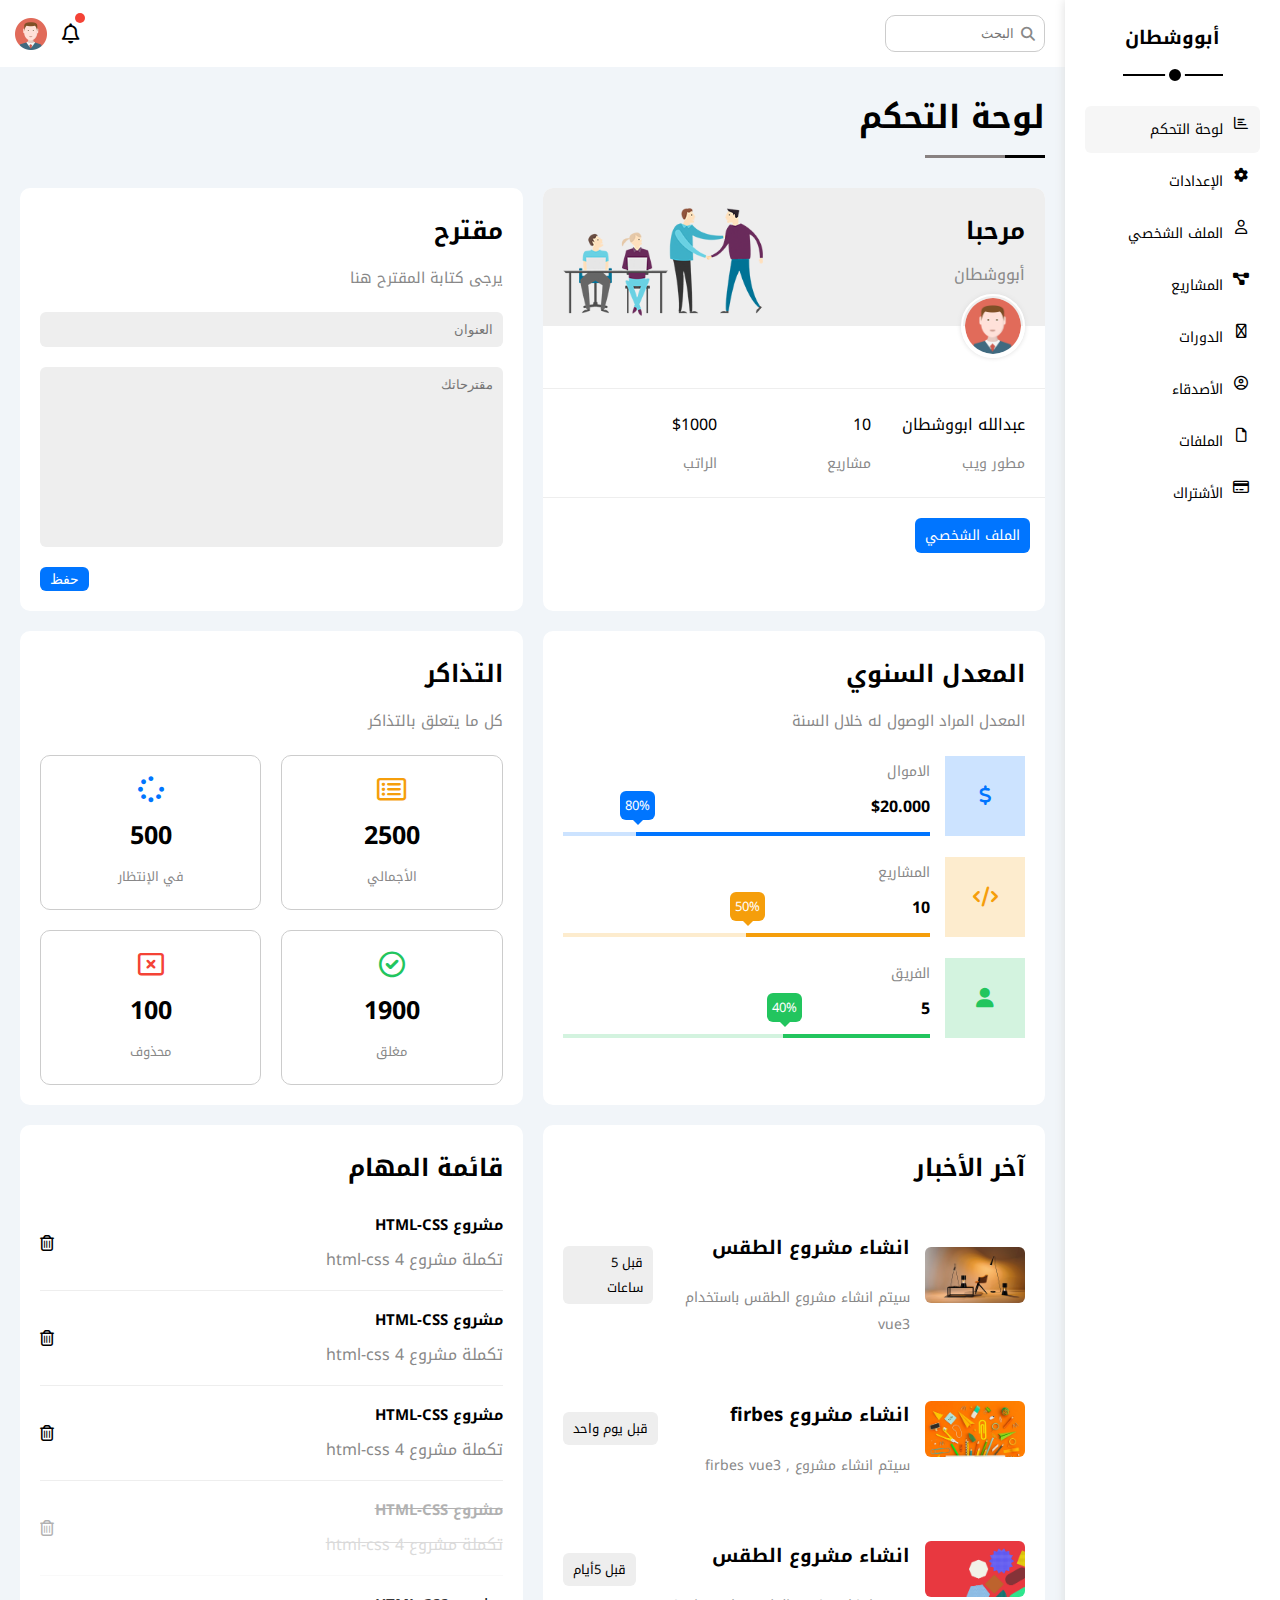
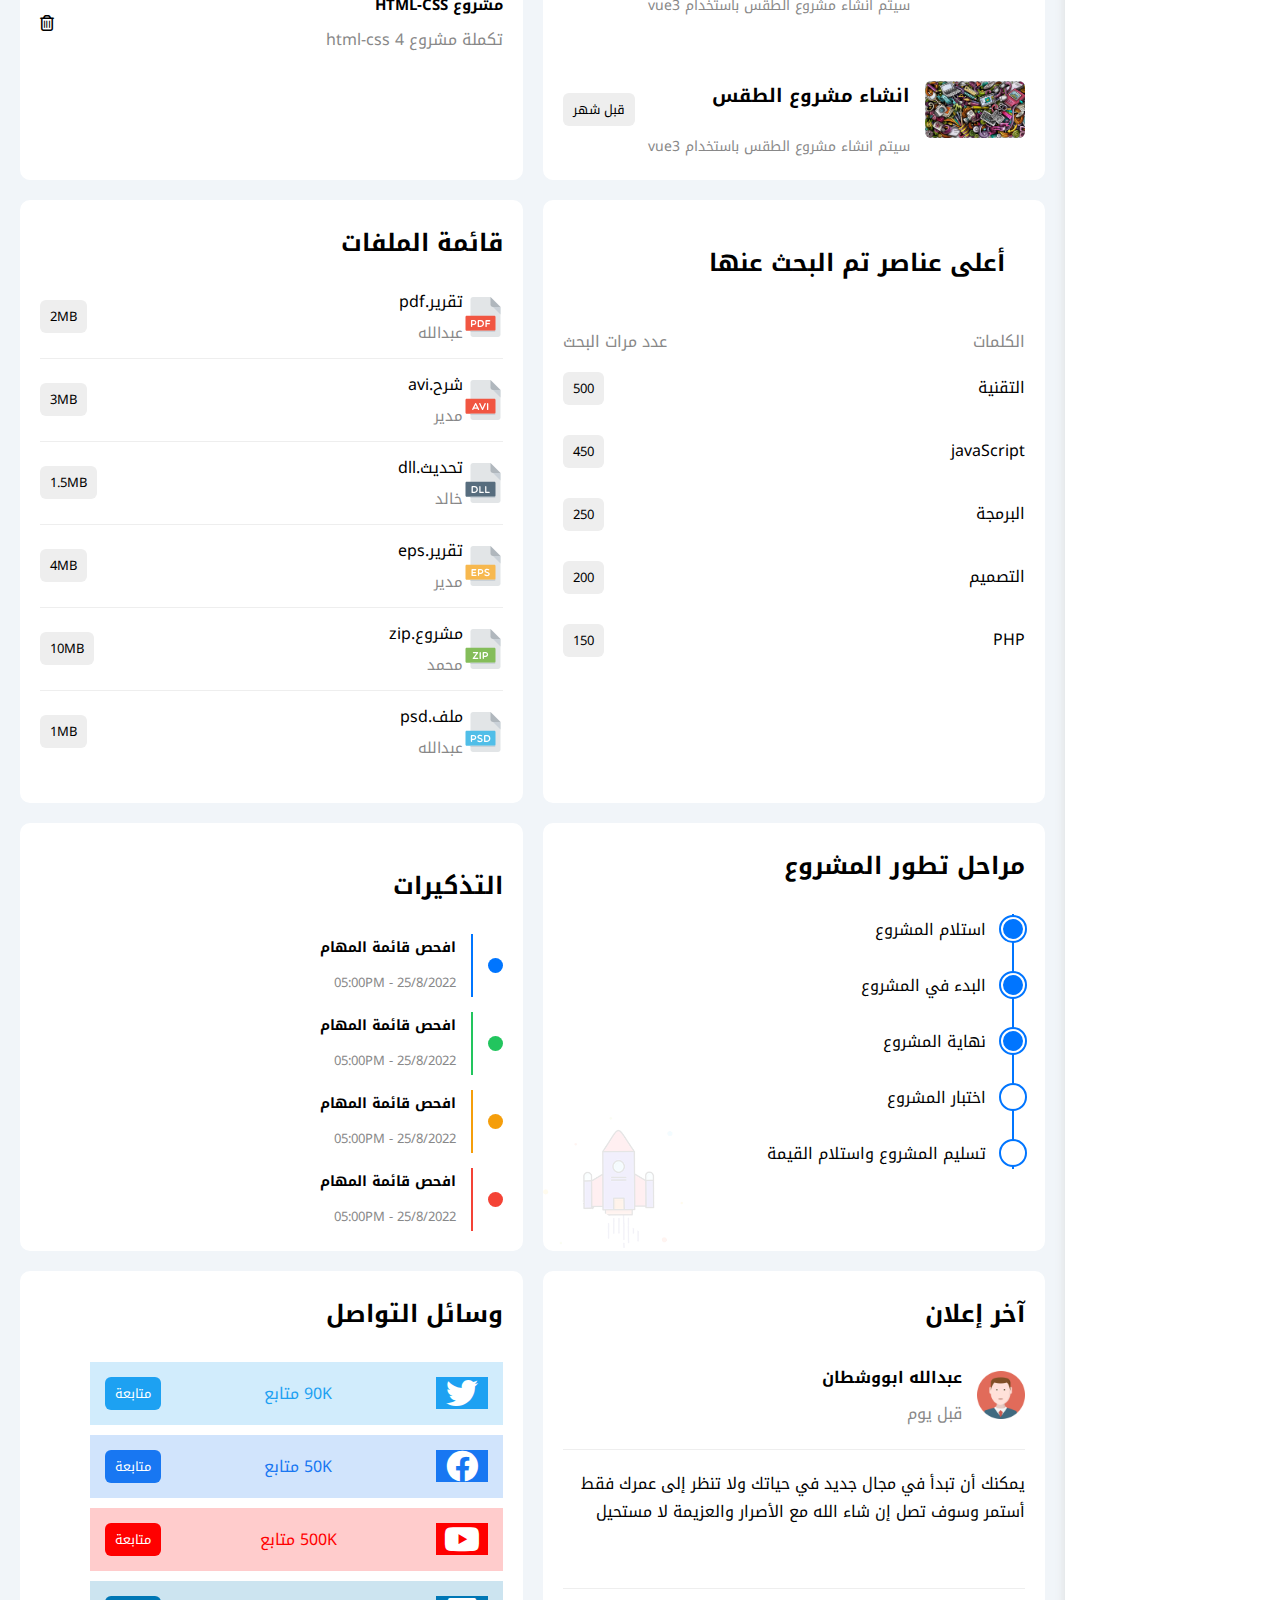
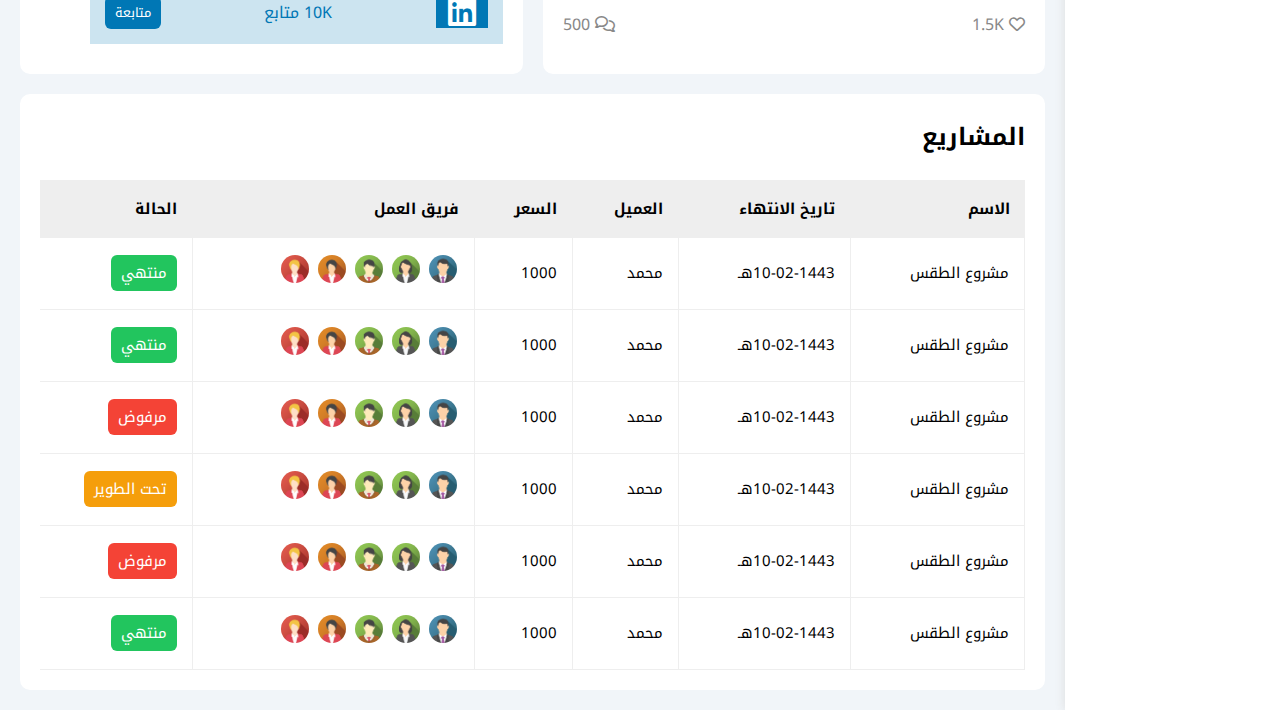
==== index.html @ e9c9f197 "first commit" ====
<!DOCTYPE html>
<html lang="ar" dir="rtl">
  <head>
    <meta charset="UTF-8" />
    <meta http-equiv="X-UA-Compatible" content="IE=edge" />
    <meta name="viewport" content="width=device-width, initial-scale=1.0" />
    <title>لوحة البيانات</title>
    <link rel="stylesheet" href="/css/all.min.css" />
    <link rel="stylesheet" href="/css/framework.css" />
    <link rel="stylesheet" href="/css/master.css" />
    <link rel="preconnect" href="https://fonts.googleapis.com" />
    <link rel="preconnect" href="https://fonts.gstatic.com" crossorigin />
    <link
      href="https://fonts.googleapis.com/css2?family=Cairo:wght@200;300;400;600&family=Noto+Kufi+Arabic:wght@200;300;400;500;600&display=swap"
      rel="stylesheet"
    />
  </head>
  <body>
    <div class="page d-flex">
      <div class="sidebar bg-white p-20 p-relative">
        <h3 class="p-relative text-c mt-0">أبووشطان</h3>
        <ul>
          <li>
            <a
              class="active d-flex align-center fs-14 c-black rad-6 p-10"
              href="index.html"
            >
              <i class="fa-regular fa-chart-bar fa-fw"></i>
              <span>لوحة التحكم</span>
            </a>
          </li>
          <li>
            <a
              class="d-flex align-center fs-14 c-black rad-6 p-10"
              href="setting.html"
            >
              <i class="fa-solid fa-gear fa-fw"></i>
              <span>الإعدادات</span>
            </a>
          </li>
          <li>
            <a
              class="d-flex align-center fs-14 c-black rad-6 p-10"
              href="profile.html"
            >
              <i class="fa-regular fa-user fa-fw"></i>
              <span>الملف الشخصي</span>
            </a>
          </li>
          <li>
            <a
              class="d-flex align-center fs-14 c-black rad-6 p-10"
              href="index.html"
            >
              <i class="fa-solid fa-diagram-project fa-fw"></i>
              <span>المشاريع</span>
            </a>
          </li>
          <li>
            <a
              class="d-flex align-center fs-14 c-black rad-6 p-10"
              href="index.html"
            >
              <i class="fa-regular fa-graduation-cap fa-fw"></i>
              <span>الدورات</span>
            </a>
          </li>
          <li>
            <a
              class="d-flex align-center fs-14 c-black rad-6 p-10"
              href="index.html"
            >
              <i class="fa-regular fa-circle-user fa-fw"></i>
              <span>الأصدقاء</span>
            </a>
          </li>
          <li>
            <a
              class="d-flex align-center fs-14 c-black rad-6 p-10"
              href="index.html"
            >
              <i class="fa-regular fa-file fa-fw"></i>
              <span>الملفات</span>
            </a>
          </li>
          <li>
            <a
              class="d-flex align-center fs-14 c-black rad-6 p-10"
              href="index.html"
            >
              <i class="fa-regular fa-credit-card fa-fw"></i>
              <span>الأشتراك</span>
            </a>
          </li>
        </ul>
      </div>
      <div class="content w-full">
        <!-- Head  -->
        <div class="head bg-white p-15 betweem-flex">
          <div class="search p-relative">
            <input class="p-10" type="search" placeholder="البحث" />
          </div>
          <div class="icons d-flex aling-center">
            <span class="notification p-relative">
              <i class="fa-regular fa-bell fa-lg"></i>
            </span>
            <img src="imgs/avatar.png" alt="" />
          </div>
        </div>
        <!-- Head  -->
        <h1 class="p-relative">لوحة التحكم</h1>
        <div class="wrapper d-grid gap-20">
          <!-- Welcom -->
          <div class="welcome bg-white rad-10 txt-c-mobile block-mobile">
            <div class="intro p-20 d-flex space-between bg-eee">
              <div>
                <h2 class="m-0">مرحبا</h2>
                <p class="c-grey mt-5">أبووشطان</p>
              </div>
              <img class="hide-mobile" src="imgs/welcome.png" alt="" />
            </div>
            <img src="imgs/avatar.png" class="avatar" alt="" />
            <div class="body txt-c d-flex p-20 mt-20 mb-20 block-mobile">
              <div>
                عبدالله ابووشطان
                <span class="d-block c-grey fs-14 mt-10">مطور ويب</span>
              </div>
              <div>
                10<span class="d-block c-grey fs-14 mt-10">مشاريع</span>
              </div>
              <div>
                $1000<span class="d-block c-grey fs-14 mt-10">الراتب</span>
              </div>
            </div>
            <a
              href="profile.html"
              class="visit d-block fs-14 bg-blue c-white w-fit btn-shape"
              >الملف الشخصي</a
            >
          </div>
          <!-- Welcom -->
          <!-- Quick -->
          <div class="quick-draft p-20 bg-white rad-10">
            <h2 class="mt-0 mb-10">مقترح</h2>
            <p class="mt-0 mb-20 c-grey fs-15">يرجى كتابة المقترح هنا</p>
            <form>
              <input
                class="d-block mb-20 w-full p-10 b-none bg-eee rad-6"
                type="text"
                placeholder="العنوان"
              />
              <textarea
                class="d-block mb-20 w-full p-10 b-none bg-eee rad-6"
                placeholder="مقترحاتك"
              ></textarea>
              <input
                class="save d-block fs-14 bg-blue c-white b-none w-fit btn-shape"
                type="submit"
                value="حفظ"
              />
            </form>
          </div>
          <!-- Quick -->
          <!-- Target -->
          <div class="targets p-20 bg-white rad-10">
            <h2 class="mt-0 mb-10">المعدل السنوي</h2>
            <p class="mt-0 mb-20 c-grey fs-15">
              المعدل المراد الوصول له خلال السنة
            </p>
            <div class="target-row mb-20 blue center-flex">
              <div class="icon center-flex">
                <i class="fa-solid fa-dollar-sign fa-lg c-blue"></i>
              </div>
              <div class="details">
                <span class="fs-14 c-grey">الاموال</span>
                <span class="d-block mt-5 mb-10 fw-bold">$20.000</span>
                <div class="progress p-relative">
                  <span class="bg-blue blue" style="width: 80%">
                    <span class="bg-blue">80%</span>
                  </span>
                </div>
              </div>
            </div>
            <div class="target-row mb-20 orange center-flex">
              <div class="icon center-flex">
                <i class="fa-solid fa-code fa-lg c-orange"></i>
              </div>
              <div class="details">
                <span class="fs-14 c-grey">المشاريع</span>
                <span class="d-block mt-5 mb-10 fw-bold">10</span>
                <div class="progress p-relative">
                  <span class="bg-orange orange" style="width: 50%">
                    <span class="bg-orange">50%</span>
                  </span>
                </div>
              </div>
            </div>
            <div class="target-row mb-20 green center-flex">
              <div class="icon center-flex">
                <i class="fa-solid fa-user fa-lg c-green"></i>
              </div>
              <div class="details">
                <span class="fs-14 c-grey">الفريق</span>
                <span class="d-block mt-5 mb-10 fw-bold">5</span>
                <div class="progress p-relative">
                  <span class="bg-green green" style="width: 40%">
                    <span class="bg-green">40%</span>
                  </span>
                </div>
              </div>
            </div>
          </div>
          <!-- Target -->
          <!-- Ticket -->
          <div class="tickets p-20 bg-white rad-10">
            <h2 class="mt-0 mb-10">التذاكر</h2>
            <p class="mt-0 mb-20 c-grey fs-15">كل ما يتعلق بالتذاكر</p>
            <div class="d-flex text-c gap-20 f-wrap">
              <div class="box p-20 rad-10 fs-13 c-grey">
                <i
                  class="fa-regular fa-rectangle-list fa-2x mb-10 c-orange"
                ></i>
                <span class="d-block c-black fw-bold fs-25 mb-5">2500</span>
                الأجمالي
              </div>
              <div class="box p-20 rad-10 fs-13 c-grey">
                <i class="fa-solid fa-spinner fa-2x mb-10 c-blue"></i>
                <span class="d-block c-black fw-bold fs-25 mb-5">500</span>
                في الإنتظار
              </div>
              <div class="box p-20 rad-10 fs-13 c-grey">
                <i class="fa-regular fa-circle-check fa-2x mb-10 c-green"></i>
                <span class="d-block c-black fw-bold fs-25 mb-5">1900</span>
                مغلق
              </div>
              <div class="box p-20 rad-10 fs-13 c-grey">
                <i class="fa-regular fa-rectangle-xmark fa-2x mb-10 c-red"></i>
                <span class="d-block c-black fw-bold fs-25 mb-5">100</span>
                محذوف
              </div>
            </div>
          </div>
          <!-- Ticket -->
          <!-- Latest News -->
          <div class="latest-news p-20 bg-white rad-10 txt-c-mobile">
            <h2 class="mt-0 mb-20">آخر الأخبار</h2>
            <div class="news-row d-flex aling-center">
              <img src="imgs/news-01.png" alt="" />
              <div class="info">
                <h3>انشاء مشروع الطقس</h3>
                <p class="m-0 fs-14 c-grey">
                  سيتم انشاء مشروع الطقس باستخدام vue3
                </p>
              </div>
              <div class="btn-shape bg-eee fs-13 label">قبل 5 ساعات</div>
            </div>
            <div class="news-row d-flex aling-center">
              <img src="imgs/news-02.png" alt="" />
              <div class="info">
                <h3>انشاء مشروع firbes</h3>
                <p class="m-0 fs-14 c-grey">سيتم انشاء مشروع , firbes vue3</p>
              </div>
              <div class="btn-shape bg-eee fs-13 label">قبل يوم واحد</div>
            </div>
            <div class="news-row d-flex aling-center">
              <img src="imgs/news-03.png" alt="" />
              <div class="info">
                <h3>انشاء مشروع الطقس</h3>
                <p class="m-0 fs-14 c-grey">
                  سيتم انشاء مشروع الطقس باستخدام vue3
                </p>
              </div>
              <div class="btn-shape bg-eee fs-13 label">قبل 5أيام</div>
            </div>
            <div class="news-row d-flex aling-center">
              <img src="imgs/news-04.png" alt="" />
              <div class="info">
                <h3>انشاء مشروع الطقس</h3>
                <p class="m-0 fs-14 c-grey">
                  سيتم انشاء مشروع الطقس باستخدام vue3
                </p>
              </div>
              <div class="btn-shape bg-eee fs-13 label">قبل شهر</div>
            </div>
          </div>
          <!-- Latest News -->
          <!-- tasks -->
          <div class="tasks p-20 bg-white rad-10">
            <h2 class="m-0 mb-20">قائمة المهام</h2>
            <div class="task-row betweem-flex">
              <div class="info">
                <h3 class="mt-0 mb-5 fs-15">مشروع HTML-CSS</h3>
                <p class="m-0 c-grey">تكملة مشروع html-css 4</p>
              </div>
              <i class="fa-regular fa-trash-can delete"></i>
            </div>
            <div class="task-row betweem-flex">
              <div class="info">
                <h3 class="mt-0 mb-5 fs-15">مشروع HTML-CSS</h3>
                <p class="m-0 c-grey">تكملة مشروع html-css 4</p>
              </div>
              <i class="fa-regular fa-trash-can delete"></i>
            </div>
            <div class="task-row betweem-flex">
              <div class="info">
                <h3 class="mt-0 mb-5 fs-15">مشروع HTML-CSS</h3>
                <p class="m-0 c-grey">تكملة مشروع html-css 4</p>
              </div>
              <i class="fa-regular fa-trash-can delete"></i>
            </div>
            <div class="task-row betweem-flex done">
              <div class="info">
                <h3 class="mt-0 mb-5 fs-15">مشروع HTML-CSS</h3>
                <p class="m-0 c-grey">تكملة مشروع html-css 4</p>
              </div>
              <i class="fa-regular fa-trash-can delete"></i>
            </div>
            <div class="task-row betweem-flex">
              <div class="info">
                <h3 class="mt-0 mb-5 fs-15">مشروع HTML-CSS</h3>
                <p class="m-0 c-grey">تكملة مشروع html-css 4</p>
              </div>
              <i class="fa-regular fa-trash-can delete"></i>
            </div>
          </div>
          <!-- tasks -->
          <!-- Search -->
          <div class="search p-20 bg-white rad-10">
            <h2 class="mt-0 mb-20 p-20 bg-white rad-10">
              أعلى عناصر تم البحث عنها
            </h2>
            <div class="items-head d-flex space-between c-grey">
              <div>الكلمات</div>
              <div>عدد مرات البحث</div>
            </div>
            <div class="items d-flex space-between pt-15 pb-15">
              <span>التقنية</span>
              <span class="bg-eee fs-13 btn-shape">500</span>
            </div>
            <div class="items d-flex space-between pt-15 pb-15">
              <span>javaScript</span>
              <span class="bg-eee fs-13 btn-shape">450</span>
            </div>
            <div class="items d-flex space-between pt-15 pb-15">
              <span>البرمجة</span>
              <span class="bg-eee fs-13 btn-shape">250</span>
            </div>
            <div class="items d-flex space-between pt-15 pb-15">
              <span>التصميم</span>
              <span class="bg-eee fs-13 btn-shape">200</span>
            </div>
            <div class="items d-flex space-between pt-15 pb-15">
              <span>PHP</span>
              <span class="bg-eee fs-13 btn-shape">150</span>
            </div>
          </div>
          <!-- Search -->
          <!-- upload -->
          <div class="latest-upload p-20 bg-white rad-10">
            <h2 class="mt-0 mb-20">قائمة الملفات</h2>
            <ul class="m-0">
              <li class="betweem-flex pb-10 mb-10">
                <div class="d-flex aling-center">
                  <img src="imgs/pdf.svg" alt="" />
                  <div>
                    <span class="d-block">تقرير.pdf</span>
                    <span class="fs-15 c-grey">عبدالله</span>
                  </div>
                </div>
                <div class="bg-eee btn-shape fs-13">2MB</div>
              </li>
              <li class="betweem-flex pb-10 mb-10">
                <div class="d-flex aling-center">
                  <img src="imgs/avi.svg" alt="" />
                  <div>
                    <span class="d-block">شرح.avi</span>
                    <span class="fs-15 c-grey">مدير</span>
                  </div>
                </div>
                <div class="bg-eee btn-shape fs-13">3MB</div>
              </li>
              <li class="betweem-flex pb-10 mb-10">
                <div class="d-flex aling-center">
                  <img src="imgs/dll.svg" alt="" />
                  <div>
                    <span class="d-block">تحديث.dll</span>
                    <span class="fs-15 c-grey">خالد</span>
                  </div>
                </div>
                <div class="bg-eee btn-shape fs-13">1.5MB</div>
              </li>
              <li class="betweem-flex pb-10 mb-10">
                <div class="d-flex aling-center">
                  <img src="imgs/eps.svg" alt="" />
                  <div>
                    <span class="d-block">تقرير.eps</span>
                    <span class="fs-15 c-grey">مدير</span>
                  </div>
                </div>
                <div class="bg-eee btn-shape fs-13">4MB</div>
              </li>
              <li class="betweem-flex pb-10 mb-10">
                <div class="d-flex aling-center">
                  <img src="imgs/zip.svg" alt="" />
                  <div>
                    <span class="d-block">مشروع.zip</span>
                    <span class="fs-15 c-grey">محمد</span>
                  </div>
                </div>
                <div class="bg-eee btn-shape fs-13">10MB</div>
              </li>
              <li class="betweem-flex pb-10 mb-10">
                <div class="d-flex aling-center">
                  <img src="imgs/psd.svg" alt="" />
                  <div>
                    <span class="d-block">ملف.psd</span>
                    <span class="fs-15 c-grey">عبدالله</span>
                  </div>
                </div>
                <div class="bg-eee btn-shape fs-13">1MB</div>
              </li>
            </ul>
          </div>
          <!-- upload -->
          <!-- Project -->
          <div class="last-projecr p-20 bg-white rad-10 p-relative">
            <h2 class="mt-0 mb-20">مراحل تطور المشروع</h2>
            <ul class="m-0 p-relative">
              <li class="mt-25 d-flex aling-center done">استلام المشروع</li>
              <li class="mt-25 d-flex aling-center done">البدء في المشروع</li>
              <li class="mt-25 d-flex aling-center done">نهاية المشروع</li>
              <li class="mt-25 d-flex aling-center current">اختبار المشروع</li>
              <li class="mt-25 d-flex aling-center">
                تسليم المشروع واستلام القيمة
              </li>
            </ul>
            <img
              class="launch-icon hide-mobile"
              src="imgs/project.png"
              alt=""
            />
          </div>
          <!-- Project -->
          <!-- Reminders -->
          <div class="reminders p-20 bg-white rad-10 p-relative">
            <h2 class="mt0 mb-25">التذكيرات</h2>
            <ul class="m-0">
              <li class="d-flex aling-center mt-15">
                <span class="key bg-blue ml-15 d-block rad-half"></span>
                <div class="pr-15 blue">
                  <p class="fs-14 fw-bold mt-0 mb-5">افحص قائمة المهام</p>
                  <span class="fs-13 c-grey">25/8/2022 - 05:00PM</span>
                </div>
              </li>
              <li class="d-flex aling-center mt-15">
                <span class="key bg-green ml-15 d-block rad-half"></span>
                <div class="pr-15 green">
                  <p class="fs-14 fw-bold mt-0 mb-5">افحص قائمة المهام</p>
                  <span class="fs-13 c-grey">25/8/2022 - 05:00PM</span>
                </div>
              </li>
              <li class="d-flex aling-center mt-15">
                <span class="key bg-orange ml-15 d-block rad-half"></span>
                <div class="pr-15 orange">
                  <p class="fs-14 fw-bold mt-0 mb-5">افحص قائمة المهام</p>
                  <span class="fs-13 c-grey">25/8/2022 - 05:00PM</span>
                </div>
              </li>
              <li class="d-flex aling-center mt-15">
                <span class="key bg-red ml-15 d-block rad-half"></span>
                <div class="pr-15 red">
                  <p class="fs-14 fw-bold mt-0 mb-5">افحص قائمة المهام</p>
                  <span class="fs-13 c-grey">25/8/2022 - 05:00PM</span>
                </div>
              </li>
            </ul>
          </div>
          <!-- Reminders -->
          <!-- Post -->
          <div class="latest-post p-20 bg-white rad-10 p-relative">
            <h2 class="mt-0 mb-25">آخر إعلان</h2>
            <div class="top d-flex aling-center">
              <img class="avatar ml-15" src="imgs/avatar.png" alt="" />
              <div class="info">
                <span class="d-block mb-5 fw-bold">عبدالله ابووشطان</span>
                <span class="c-grey">قبل يوم</span>
              </div>
            </div>
            <div class="post-content txt-c-mobile pt-20 pb-20 mt-20 mb-20">
              يمكنك أن تبدأ في مجال جديد في حياتك ولا تنظر إلى عمرك فقط أستمر
              وسوف تصل إن شاء الله مع الأصرار والعزيمة لا مستحيل
            </div>
            <div class="post-stats betweem-flex c-grey">
              <div>
                <i class="fa-regular fa-heart"></i>
                <span>1.5K</span>
              </div>
              <div>
                <i class="fa-regular fa-comments"></i>
                <span>500</span>
              </div>
            </div>
          </div>
          <!-- Post -->
          <!-- Social -->
          <div class="social-media p-20 bg-white rad-10 p-relative">
            <h2 class="mt-0 mb-25">وسائل التواصل</h2>
            <div class="box twitter p-15 p-relative mb-10 betweem-flex">
              <i
                class="fa-brands fa-twitter fa-2x c-white h-full center-flex"
              ></i>
              <span>90K متابع</span>
              <a class="fs-13 c-white btn-shape" href="#">متابعة</a>
            </div>
            <div class="box facebook p-15 p-relative mb-10 betweem-flex">
              <i
                class="fa-brands fa-facebook fa-2x c-white h-full center-flex"
              ></i>
              <span>50K متابع</span>
              <a class="fs-13 c-white btn-shape" href="#">متابعة</a>
            </div>
            <div class="box youtube p-15 p-relative mb-10 betweem-flex">
              <i
                class="fa-brands fa-youtube fa-2x c-white h-full center-flex"
              ></i>
              <span>500K متابع</span>
              <a class="fs-13 c-white btn-shape" href="#">متابعة</a>
            </div>
            <div class="box linkedin p-15 p-relative mb-10 betweem-flex">
              <i
                class="fa-brands fa-linkedin fa-2x c-white h-full center-flex"
              ></i>
              <span>10K متابع</span>
              <a class="fs-13 c-white btn-shape" href="#">متابعة</a>
            </div>
          </div>
          <!-- Social -->
        </div>
        <!-- Project Table -->
        <div class="Projects p-20 bg-white rad-10 m-20">
          <h2 class="mt-0 mb-20">المشاريع</h2>
          <div class="responsiv-table">
            <table class="fs-15 w-full">
              <thead>
                <tr>
                  <td>الاسم</td>
                  <td>تاريخ الانتهاء</td>
                  <td>العميل</td>
                  <td>السعر</td>
                  <td>فريق العمل</td>
                  <td>الحالة</td>
                </tr>
              </thead>
              <tbody>
                <tr>
                  <td>مشروع الطقس</td>
                  <td>10-02-1443هـ</td>
                  <td>محمد</td>
                  <td>1000</td>
                  <td>
                    <img src="imgs/team-01.png" alt="" />
                    <img src="imgs/team-02.png" alt="" />
                    <img src="imgs/team-03.png" alt="" />
                    <img src="imgs/team-04.png" alt="" />
                    <img src="imgs/team-05.png" alt="" />
                  </td>
                  <td>
                    <span class="label btn-shape bg-green c-white">منتهي</span>
                  </td>
                </tr>
                <tr>
                  <td>مشروع الطقس</td>
                  <td>10-02-1443هـ</td>
                  <td>محمد</td>
                  <td>1000</td>
                  <td>
                    <img src="imgs/team-01.png" alt="" />
                    <img src="imgs/team-02.png" alt="" />
                    <img src="imgs/team-03.png" alt="" />
                    <img src="imgs/team-04.png" alt="" />
                    <img src="imgs/team-05.png" alt="" />
                  </td>
                  <td>
                    <span class="label btn-shape bg-green c-white">منتهي</span>
                  </td>
                </tr>
                <tr>
                  <td>مشروع الطقس</td>
                  <td>10-02-1443هـ</td>
                  <td>محمد</td>
                  <td>1000</td>
                  <td>
                    <img src="imgs/team-01.png" alt="" />
                    <img src="imgs/team-02.png" alt="" />
                    <img src="imgs/team-03.png" alt="" />
                    <img src="imgs/team-04.png" alt="" />
                    <img src="imgs/team-05.png" alt="" />
                  </td>
                  <td>
                    <span class="label btn-shape bg-red c-white">مرفوض</span>
                  </td>
                </tr>
                <tr>
                  <td>مشروع الطقس</td>
                  <td>10-02-1443هـ</td>
                  <td>محمد</td>
                  <td>1000</td>
                  <td>
                    <img src="imgs/team-01.png" alt="" />
                    <img src="imgs/team-02.png" alt="" />
                    <img src="imgs/team-03.png" alt="" />
                    <img src="imgs/team-04.png" alt="" />
                    <img src="imgs/team-05.png" alt="" />
                  </td>
                  <td>
                    <span class="label btn-shape bg-orange c-white"
                      >تحت الطوير</span
                    >
                  </td>
                </tr>
                <tr>
                  <td>مشروع الطقس</td>
                  <td>10-02-1443هـ</td>
                  <td>محمد</td>
                  <td>1000</td>
                  <td>
                    <img src="imgs/team-01.png" alt="" />
                    <img src="imgs/team-02.png" alt="" />
                    <img src="imgs/team-03.png" alt="" />
                    <img src="imgs/team-04.png" alt="" />
                    <img src="imgs/team-05.png" alt="" />
                  </td>
                  <td>
                    <span class="label btn-shape bg-red c-white">مرفوض</span>
                  </td>
                </tr>
                <tr>
                  <td>مشروع الطقس</td>
                  <td>10-02-1443هـ</td>
                  <td>محمد</td>
                  <td>1000</td>
                  <td>
                    <img src="imgs/team-01.png" alt="" />
                    <img src="imgs/team-02.png" alt="" />
                    <img src="imgs/team-03.png" alt="" />
                    <img src="imgs/team-04.png" alt="" />
                    <img src="imgs/team-05.png" alt="" />
                  </td>
                  <td>
                    <span class="label btn-shape bg-green c-white">منتهي</span>
                  </td>
                </tr>
              </tbody>
            </table>
          </div>
        </div>
        <!-- Project Table -->
      </div>
    </div>
  </body>
</html>
---- css/framework.css ----
:root{
    --blu-color:#0075ff;
    --blue-alt-color:#0d69d5;
    --orange-color:#f59e0b;
    --green-color:#22c55e;
    --red-color:#f44336;
    --grey-color:#888;
}
/* start box  */
.d-flex {
    display: flex;
}
.d-block{
    display: block;
}
.aling-center {
    align-items: center;
}
.d-grid {
    display: grid;
}
.gap-20 {
    gap: 20px;
}
.f-wrap{
    flex-wrap: wrap;
}
@media(max-width: 767px) {
    .block-mobile{
        display: block;
    }
    .hide-mobile{
        display: none;
    }
}
/* end box  */
.p-10 {
    padding: 10px;
}
.p-15 {
    padding: 15px;
}
.p-20 {
    padding: 20px;
}
.pt-15{
    padding-top: 15px;
}
.pt-20{
    padding-top: 20px;
}
.pb-15{
    padding-bottom: 15px;
}
.pb-10{
    padding-bottom: 10px;
}
.pb-20{
    padding-bottom: 20px;
}
.pl-15{
    padding-left: 15px;
}
.pr-15{
    padding-right: 15px;
}
.m-0{
    margin: 0;
}
.m-15{
    margin: 15px;
}
.m-20 {
    margin:  20px;
}
.mt-0{
    margin-top: 0;
}
.mt-5 {
    margin-top: 5px;
}
.mt-20 {
    margin-top: 20px;
}
.mt-25 {
    margin-top: 25px;
}
.mt-10 {
    margin-top: 10px;
}
.mt-15 {
    margin-top: 15px;
}
.mr-10{
    margin-right: 10px;
}
.mr-15{
    margin-right: 15px;
}
.ml-10{
    margin-left: 10px;
}
.ml-15{
    margin-left: 15px;
}
.mb-0{
    margin-bottom: 0px;
}
.mb-5{
    margin-bottom: 5px;
}
.mb-10{
    margin-bottom: 10px;
}
.mb-15{
    margin-bottom: 15px;
}
.mb-20 {
    margin-bottom: 20px;
}
.mb-25 {
    margin-bottom: 25px;
}
.bg-white {
    background-color: white;
}
.bg-eee {
    background-color: #eee;
}
.bg-blue {
    background-color: var(--blu-color);
}
.bg-orange{
    background-color: var(--orange-color);
}
.bg-green{
    background-color: var(--green-color);
}
.bg-grey{
    background-color: var(--grey-color);
}
.bg-red{
    background-color: var(--red-color);
}
.c-green{
    color: var(--green-color);
}
.c-red{
    color: var(--red-color);
}
.c-blue{
    color: var(--blu-color);
}
.c-white {
    color: white;
}
.c-black {
    color: black;
}
.c-grey {
    color: var(--grey-color);
}
.c-orange{
    color: var(--orange-color);
}
.c-twitter{
    color:#1da1f2 ;
}
.c-facebook{
    color:#1877f2 ;
}
.c-youtube{
    color:#ff0000 ;
}
.c-linkedin{
    color:#0077b5 ;
}
.p-relative {
    position: relative;
}
.text-c {
    text-align: center;
}
.fw-bold {
    font-weight: bold;
}
.fs-13{
    font-size: 13px;
}
.fs-14 {
    font-size: 14px;
}
.fs-15 {
    font-size: 15px;
}
.fs-25{
    font-size: 25px;
}
@media (max-width:767px) {
    .txt-c-mobile {
        text-align: center;
    }
}
.b-none {
    border: none;
}
.border-ccc{
    border: 1px solid #ccc;
}
.rad-6 {
    border-radius: 6px;
}
.rad-10{
    border-radius: 10px;
}
.rad-half {
    border-radius: 50%;
  }
.w-full {
    width: 100%;
}
.w-fit {
    width: fit-content;
}
.h-full{
    height: 100%;
}
.center-flex{
    display: flex;
    align-items: center;
    justify-content: center;
}
.betweem-flex {
    display: flex;
    align-items: center;
    justify-content: space-between;
}
.space-between{
    justify-content: space-between;
}
.btn-shape {
    padding: 4px 10px;
    border-radius: 6px;
}
---- css/master.css ----
:root{
    --blu-color:#0075ff;
    --blue-alt-color:#0d69d5;
    --orange-color:#f59e0b;
    --green-color:#22c55e;
    --red-color:#f44336;
    --grey-color:#888;
}
* {
    box-sizing:border-box;
}
body {
    font-family: 'Noto Kufi Arabic', sans-serif;


    margin: 0;
    
}
*:focus {
    outline: none;
}
a {
    text-decoration: none;
}
ul {
    list-style: none;
    padding: 0;
}
::-webkit-scrollbar{
    width: 15px;
}
::-webkit-scrollbar-track{
    background-color: white;
}
::-webkit-scrollbar-thumb{
    background-color: var(--blu-color);
}
::-webkit-scrollbar-thumb:hover{
    background-color: var(--blue-alt-color);
}
.page {
    background-color: #f1f5f9;
    min-height: 100vh;
}
.sidebar {
    width: 250px;
    box-shadow: 0 0 10px #ddd;
}
.sidebar > h3 {
margin-bottom: 50px;
font-family: 'Noto Kufi Arabic', sans-serif;
}
.sidebar > h3::before {
    content: '';
    background-color: black;
    width: 100px;
    height: 2px;
    position: absolute;
    bottom: -20px;
    transform: translateX(-50%);
    left: 50%;
}
.sidebar > h3::after{
content: '';
position: absolute;
left: 40%;
bottom: -29px;
width: 12px;
height: 12px;
border-radius: 50%;
background-color: black;
border: 4px solid white;
transform: translateX(50%);
}

.sidebar ul li a{
transition: 0 3s;
margin-bottom: 5px;
}
.sidebar ul li a:hover,
.sidebar ul li a.active {
background-color: #f6f6f6 ;
}
.sidebar ul li a span{
font-size: 14px;
margin-right: 10px;
}
@media (max-width: 767px) {
    .sidebar {
        width: 58px;
        padding: none;
    }
    .sidebar > h3 {
    font-size: 8px;
    margin-bottom: 15px;
    }
    .sidebar > h3::before,
    .sidebar > h3::after{
       display: none; 
    }
    .sidebar ul li a span {
        display: none;
    }
    
}
.content {
overflow: hidden;
}
.head .search::before{
content: '';
font-family: var(--fa-style-family-classic);
content: "\f002";
font-weight: 900;
position: absolute;
right: 15px;
top: 50%;
transform: translateY(-50%);
font-size: 14px;
color: var(--grey-color);
}
.head .search input{
border: 1px solid #ccc;
border-radius: 10px;
margin-right: 5px;
padding-right: 30px;
width: 160px;
transition: width 03.s;
}
.head .search input:focus{
width: 200px;
}
.head .search input:focus::placeholder {
opacity: 0;
}
.head .icons .notification::before {
    content: '';
    position: absolute;
    width: 10px;
    height: 10px;
    background-color: var(--red-color);
    border-radius: 50%;
    right: -5px;
    top: -5px;
}
.head .icons img {
    width: 32px;
    height: 32px;
    margin-right: 15px;
}
.page h1 {
    margin: 20px 20px 40px;
}
.page h1::before,
.page h1::after{
    content: '';
    height: 3px;
    position: absolute;
    bottom: -10px;
    right: 0;
}
.page h1::before{
    background-color: rgb(136, 129, 129);
    width: 120px;
}
.page h1::after{
    background-color: black;
    width: 40px;
}
.wrapper {
    grid-template-columns: repeat(auto-fill,minmax(450px,1fr));
    margin-right: 20px;
    padding-left: 20px;
    margin-bottom: 20px;
}
@media (max-width: 767px) {
    .wrapper {
    grid-template-columns: minmax(200px,1fr);
    margin-right: 10px;
    padding-left: 10px;
    }
}
.welcome {
    overflow: hidden;
    
}
.welcome .intro img {
    width: 200px;
    margin-bottom: -10px;
}
.welcome .avatar{
    width: 64px;
    height: 64px;
    border: 2px solid white;
    border-radius: 50%;
    padding: 2px;
    box-shadow: 0 0 5px #ddd;
    margin-right: 20px;
    margin-top: -32px;
}
.welcome .body {
    border-top: 1px solid #eee;
    border-bottom: 1px solid #eee;
}
.welcome .body > div {
    flex: 1;
}
.welcome .visit {
margin: 0 15px 15px auto;
transition: 0.3s;
}
.welcome .visit:hover{
  background-color: var(--blue-alt-color);  
}
@media (max-width: 767px) {
    .welcome .intro {
        padding-bottom: 30px;
    }
    .welcome .avatar {
        margin-right: 0;
    }
    .welcome .body > div:not(:last-child) {
        margin-bottom: 20px;
    }
}
.quick-draft textarea{
    resize: none;
    min-height: 180px;
}

.quick-draft .save{
   margin-right: auto;
   transition: 0.3s;
   cursor: pointer;
}
.quick-draft .save:hover{
    background-color: var(--blue-alt-color) ;
}
.targets .target-row .icon{
    width: 80px;
    height: 80px;
    margin-left: 15px;
}
.targets .details {
    flex: 1;
}
.targets .details .progress{
    height: 4px;
}
.targets .details .progress > span {
position: absolute;
right: 0;
top: 0;
height: 100%;
}
.targets .details .progress > span span{
position: absolute;
bottom: 16px;
left: -16px;
color: white;
padding: 2px 5px;
border-radius: 6px;
font-size: 13px;
}
.targets .details .progress > span span::after{
content: '';
border-color: transparent;
border-width: 5px;
border-style: solid;
position: absolute;
bottom: -10px;

left: 50%;
transform: translateX(-50%);
}
.targets .details .progress > .blue span::after{
    border-top-color: var(--blu-color);
}
.targets .details .progress > .orange span::after{
    border-top-color: var(--orange-color);
}
.targets .details .progress > .green span::after{
    border-top-color: var(--green-color);
}
.blue .icon,
.blue .progress{
    background-color: rgb(0 117 255 / 20%) ;
}
.orange .icon,
.orange .progress{
    background-color: rgb(245 158 11 / 20%) ;
}
.green .icon,
.green .progress{
    background-color: rgb(34 197 94 / 20%) ;
}
.tickets .box {
    border: 1px solid #ccc;
    width: calc(50% - 10px);
}
@media (max-width: 767px) {
    .tickets .box {
        width: 100%;
    }
}
.latest-news .news-row:not(:last-of-type){
margin-bottom: 20px;
padding-bottom: 20px;
border-bottom: 1 solid #eee;
}
.latest-news .news-row img {
    width: 100px;
    border-radius: 6px;
    margin-left: 15px;
}
.latest-news .info {
    flex-grow: 1;
}
.latest-news
.latest-news .info h3 {
    margin: 0 0 6px;
    font-size: 16px;
}
@media (max-width: 767px) {
    .latest-news .news-row{
        display: block;
    }
    .latest-news .news-row .label{
        margin:  10px auto;
        width: fit-content;
    }
}
.tasks .task-row:not(:last-of-type) {
    margin-bottom: 15px;
    padding-bottom: 15px;
    border-bottom: 1px solid #eee;
}
.tasks .info {
    flex-grow: 1;
}
.tasks .done {
    opacity: 0.3;
}
.tasks .done h3,
.tasks .done p {
    text-decoration: line-through;
}
.tasks .delete {
    cursor: pointer;
    transition: 0.3s;

}
.tasks .delete:hover{
    color: var(--red-color);
}
.latest-upload ul li:not(:last-child){
border-bottom: 1px solid #eee;
}
.latest-upload ul li img {
    width: 40px;
    height: 40px;
}
.last-projecr ul::before{
    content: '';
    position: absolute;
    right: 11px;
    width: 2px;
    height: 100%;
    background-color: var(--blu-color);
}
.last-projecr ul li::before {
    content: '';
    width: 20px;
    height: 20px;
    display: block;
    border-radius: 50%;
    background-color: white;
    border: 2px solid white;
    outline: 2px solid var(--blu-color);
    margin-left: 15px;
    z-index: 1;

}
.last-projecr ul li.done::before {
    content: '';
    background-color: var(--blu-color);
}
.last-projecr ul li.current::before {
    content: '';
    animation: change-color 0.8s infinite alternate;
}
.last-projecr .launch-icon{
position: absolute;
width: 140px;
left: 0;
bottom: 0;
opacity: 0.1;
}
.reminders ul li .key {
width: 15px;
height: 15px;
}
.reminders ul li > .blue{
    border-right: 2px solid var(--blu-color);
}
.reminders ul li > .green{
    border-right: 2px solid var(--green-color);
}
.reminders ul li > .orange{
    border-right: 2px solid var(--orange-color);
}
.reminders ul li > .red{
    border-right: 2px solid var(--red-color);
}
.latest-post .avatar {
    width: 48px;
    height: 48px;
}
.latest-post .post-content{
    text-transform: capitalize;
    line-height: 1.8;
    border-top: 1px solid #eee;
    border-bottom: 1px solid #eee;
    min-height: 140px;
     
}
.social-media{
    padding-left: 70px;
}
.social-media .box i {
    position: relative;
    right: 0;
    top: 0;
    width: 52px;
    transition: 0.3s;
}
.social-media .box i:hover{
    transform: rotate(5deg);
}
.social-media .twitter{
    background-color: rgb(26 161 242 / 20%);
    color: #1da1f2;
}
.social-media .twitter i,
.social-media .twitter a{
    background-color: #1da1f2;
}
.social-media .facebook{
    background-color: rgb(24 119 242 / 20%);
    color: #1877f2;
}
.social-media .facebook i,
.social-media .facebook a{
    background-color: #1877f2;
}
.social-media .youtube{
    background-color: rgb(255 0 0 / 20%);
    color: #ff0000;
}
.social-media .youtube i,
.social-media .youtube a{
    background-color: #ff0000;
}
.social-media .linkedin{
    background-color: rgb(0 119 181 / 20%);
    color: #0077b5;
}
.social-media .linkedin i,
.social-media .linkedin a{
    background-color: #0077b5;
}
.Projects .responsiv-table{
    overflow-x: auto;
}
.Projects table{
    min-width: 1000px;
    border-spacing: 0;
}
.Projects thead td {
    background-color: #eee;
    font-weight: bold;
}
.Projects table td {
padding: 15px;
}
.Projects tbody td {
    border-bottom: 1px solid #eee;
    border-left: 1px solid #eee;
    transition: 0.3s;
}
.Projects table tbody tr td:first-child{
    border-right: 1px solid #eee;
}
.Projects tbody tr:hover td {
    background-color: #faf7f7;
}
.Projects table img {
    width: 32px;
    height: 32px;
    border-radius: 50%;
    padding: 2px;
    background-color: white;
}
.setting-page{
grid-template-columns: repeat(auto-fill,minmax(500px, 1fr));
}
@media(max-width: 767px){
.setting-page{
    grid-template-columns: minmax(100px, 1fr);
    margin-left: 10px;
    margin-right: 10px;
    gap: 10px;
}
}
.setting-page .close-message{
    border: 1px solid #ccc;
    resize: none;
    min-height: 150px;
}
.setting-page .email{
   display: inline-flex;
   width: calc(100% - 80px); 
}
.setting-page .sec-box{
    padding-bottom: 15px;
}
.setting-page .sec-box:not(:last-of-type){
border-bottom: 1px solid   #eee;
}
.setting-page .socil-boxes i{
    width: 40px;
    height: 40px;
    background-color: #f6f6f6;
    border: 1px solid #ddd;
    border-left: none;
    border-radius: 0px 6px 6px 0px;
    transition: 0.5s;
}
.setting-page .socil-boxes input{
height: 40px;
background-color: #f6f6f6;
border: 1px solid #ddd;
padding-right:10px ;
border-radius: 6px 0 0 6px;
}
.setting-page .socil-boxes > div:focus-within .twitter{
 color:#1da1f2;
}
.setting-page .socil-boxes > div:focus-within .facebook{
 color:#1877f2;
}
.setting-page .socil-boxes > div:focus-within .youtube{
 color:#ff0000;
}
.setting-page .socil-boxes > div:focus-within .linkedin{
 color:#0077b5;
}
.widgets-control .control input[type="checkbox"]{
    -webkit-appearance: none;
appearance: none;
}
.widgets-control .control label{
    padding-right: 30px;
    cursor: pointer;
    position: relative;
}
.widgets-control .control label::before{
content: '';
position: absolute;
right: 0;
top: 50%;
width: 14px;
height: 14px;
border: 2px solid var(--grey-color);
margin-top: -9px;
}
.widgets-control .control label:hover:before{
    border-color: var(--blue-alt-color);
}
.widgets-control .control label::after{
font-family: var(--fa-style-family-classic);
content: '\f00c';
font-weight: 900;
position: absolute;
right: 0;
top: 50%;
margin-top: -9px;
background-color: var(--blu-color);
color: white;
font-size: 12px;
width: 18px;
height: 18px;
display: flex;
justify-content: center;
align-items: center;
transform: scale(0) rotate(360deg);
transition: 0.3s;
}
.widgets-control .control input[type="checkbox"]:checked + label::after{
    transform: scale(1);
}
.backup-control input[type="radio"]{
    -webkit-appearance: none;
    appearance: none;
}
.backup-control .date label{
    padding-right: 30px;
    cursor: pointer;
    position: relative;
}
.backup-control .date label::before{
    content: '';
    position: absolute;
    top: 50%;
    right: 0;
    margin-top: -11px;
    width: 18px;
    height: 18px;
    border: 2px solid  var(--grey-color);
    border-radius: 50%;
}
.backup-control .date label::after{
    content: '';
    position: absolute;
    right: 5px;
    top: 10px;
    width: 12px;
    height: 12px;
    background: var(--blu-color);
    border-radius: 50%;
    transition: 0.3s;
    transform: scale(0);

}
.backup-control .date input[type="radio"]:checked +label::before{
    border-color: var(--blu-color);
}
.backup-control .date input[type="radio"]:checked +label::after{
    transform: scale(1);
}
.backup-control .servers{
        border-top: 1px solid #eee;
        padding-top: 20px;
}
@media (max-width: 767px){
    .backup-control .servers{
        flex-wrap: wrap;
    }
}

.backup-control .servers .server {
    border: 2px solid #eee;
    position: relative;
}
.backup-control .servers .server label{
    cursor: pointer;
}
.backup-control .servers input[type="radio"]:checked + .server{
border-color: var(--blu-color);
color: var(--blue-alt-color);
}
.toggle-checkbox {
-webkit-appearance: none;
appearance: none;
display: none;
}
.toggle-switch{
background-color: var(--red-color);
width: 78px;
height: 32px;
border-radius: 16px;
position: relative;
transition: 0.3s;
cursor: pointer;

}
.toggle-switch::before{
    font-family: var(--fa-style-family-classic);
content: '\f00d';
font-weight: 900;
background-color: white;
width: 24px;
height: 24px;
position: absolute;
border-radius: 50%;
top: 4px;
right: 4px;
display: flex;
justify-content: center;
align-items: center;
color: #aaa;
transition: 0.5s;
}
.toggle-checkbox:checked + .toggle-switch{
background-color: var(--blu-color);
}
.toggle-checkbox:checked + .toggle-switch::before{
    content: '\f00c';
right: 50px;
color: var(--blue-alt-color);
}
.setting-page :disabled{
    cursor: no-drop;
    background-color: #f0f4f8;
    color: #bbb;
}
@media (max-width:767px){
    .profile-page .overview{
        flex-direction: column;
    }
}
.profile-page .avatar-box{
width: 300px;

}
@media (min-width:768px){
    .profile-page .avatar-box{
        border-left: 1px solid #EEE;
    }
}
.profile-page .avatar-box > img{
width: 120px;
height: 120px;
}
.profile-page .avatar-box .level{
height: 6px;
overflow: hidden;
margin: auto;
width: 70%;
}
.profile-page .avatar-box .level span{
position: absolute;
right: 0;
top: 0;
height: 100%;
background-color: var(--blu-color);
}
.profile-page .info-box .box{
    flex-wrap: wrap;
    border-bottom: 1px solid #eee;
    transition: 0.3s;
}
.profile-page .info-box .box:hover{
    background-color: #f9f9f9;
}
.profile-page .info-box .box > div{
min-width: 250px;
padding: 0 10px 0;
}
@media (min-width:768px){
    .profile-page .info-box .box > div{
        min-width: 300px;
    }
}
.profile-page .info-box h4{
font-weight: normal;;
}
@media (max-width:  768px){ 
.profile-page .other-data{
    flex-direction: column;
}
}
.profile-page .skills-card{
flex-grow: 1;
}
.profile-page .skills-card ul li{
    padding: 15px 0px;
}
.profile-page .skills-card ul li:not(:last-child){
border-bottom: 1px solid #eee;
}
.profile-page .skills-card ul li span{
    display: inline-flex;
    padding: 4px 10px;
    background-color: #eee;
    border-radius: 6px;
    font-size: 14px;
}
.profile-page .skills-card ul li span:not(:last-child){
    margin-left: 5px;
}
.profile-page .actvities{
    flex-grow: 2;
}
.profile-page .actvities .actvity:not(:last-of-type){
    border-bottom: 1px solid #eee;
    padding-bottom: 20px;
    margin-bottom: 20px;
}
.profile-page .actvity img {
    width: 64px;
    height: 64px;
    margin-left: 10px;

}
@media (min-width: 768px){
.profile-page .actvity .date{
margin-right: auto;
text-align: right;
}
}
@media (max-width: 768px){
.profile-page .actvity {
flex-direction: column;
}
.profile-page .actvity .img{
margin-left: 0;
margin-bottom: 15px;
}
.profile-page .actvity .date{
margin-top: 15px;
}
}
/* Animation */
@keyframes change-color{
from {
background-color: var(--blu-color);
}
to{
background-color: white
}
}
/* Animation */
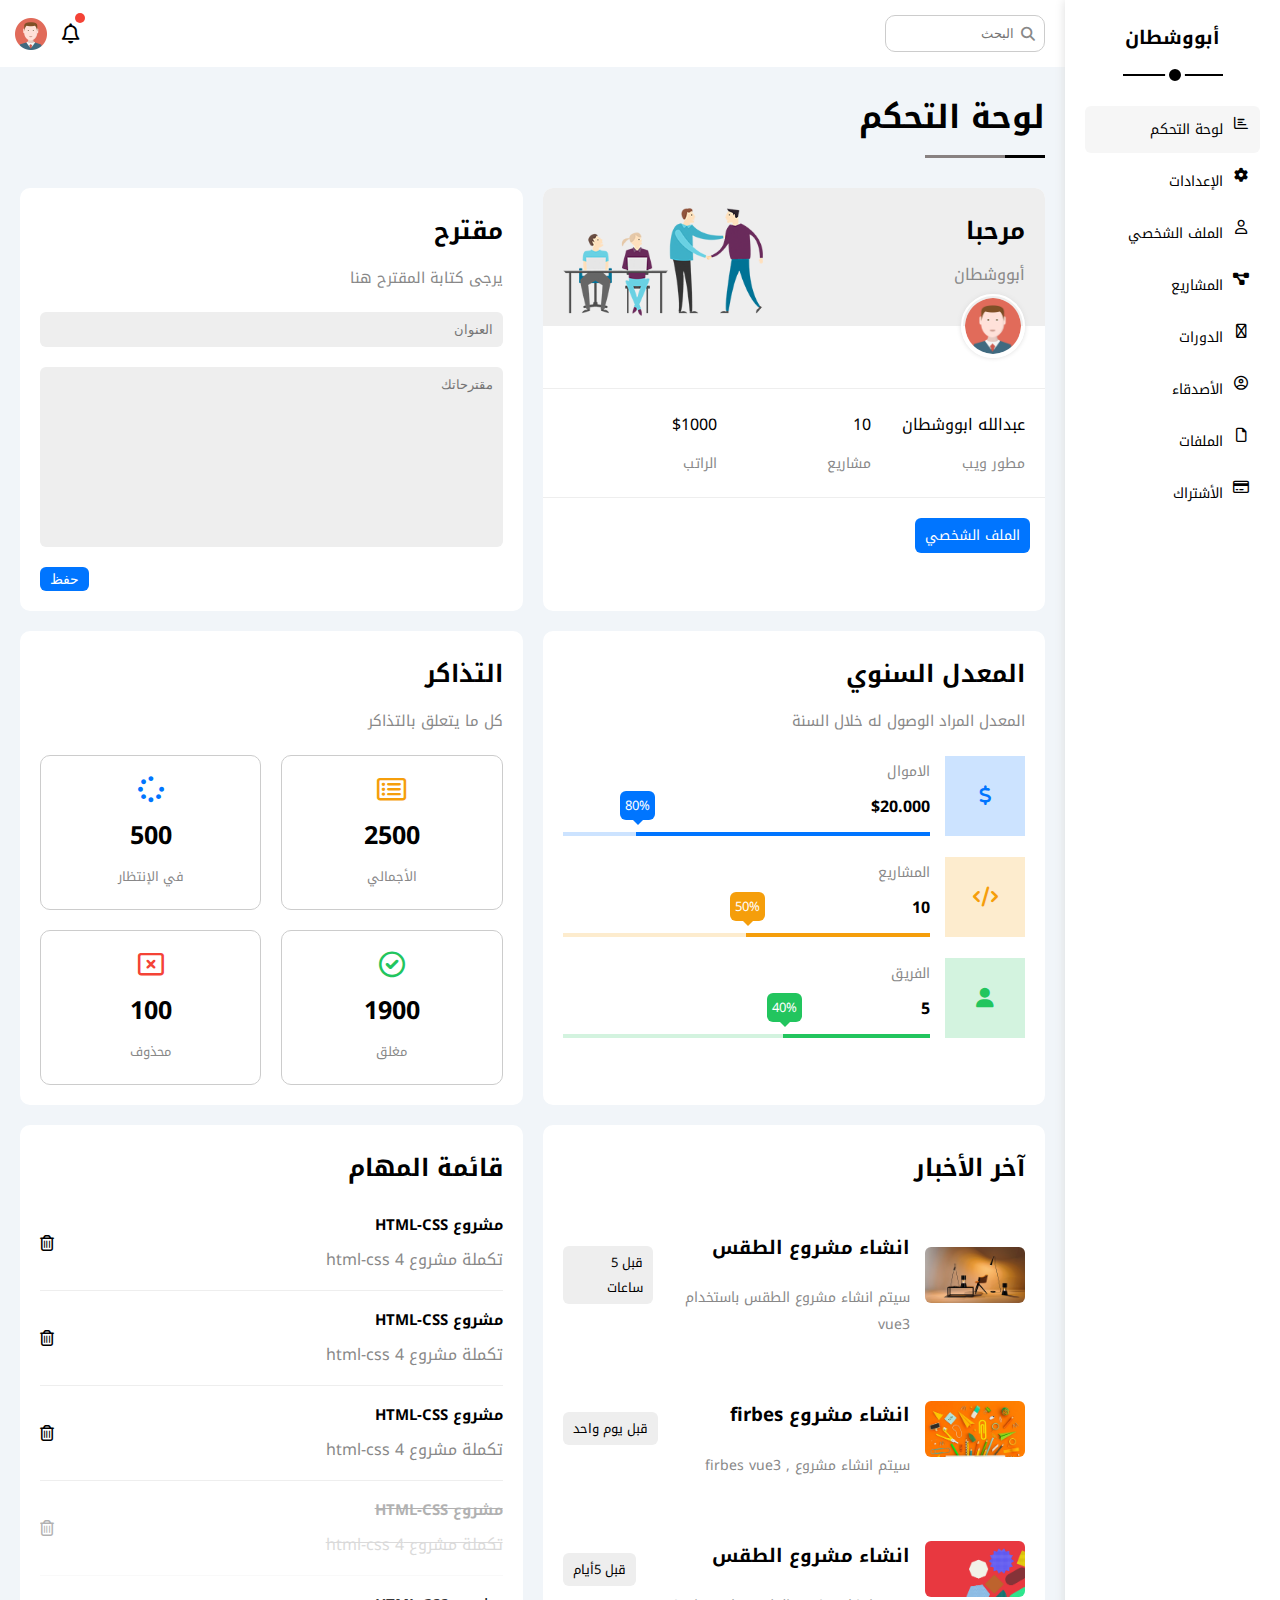
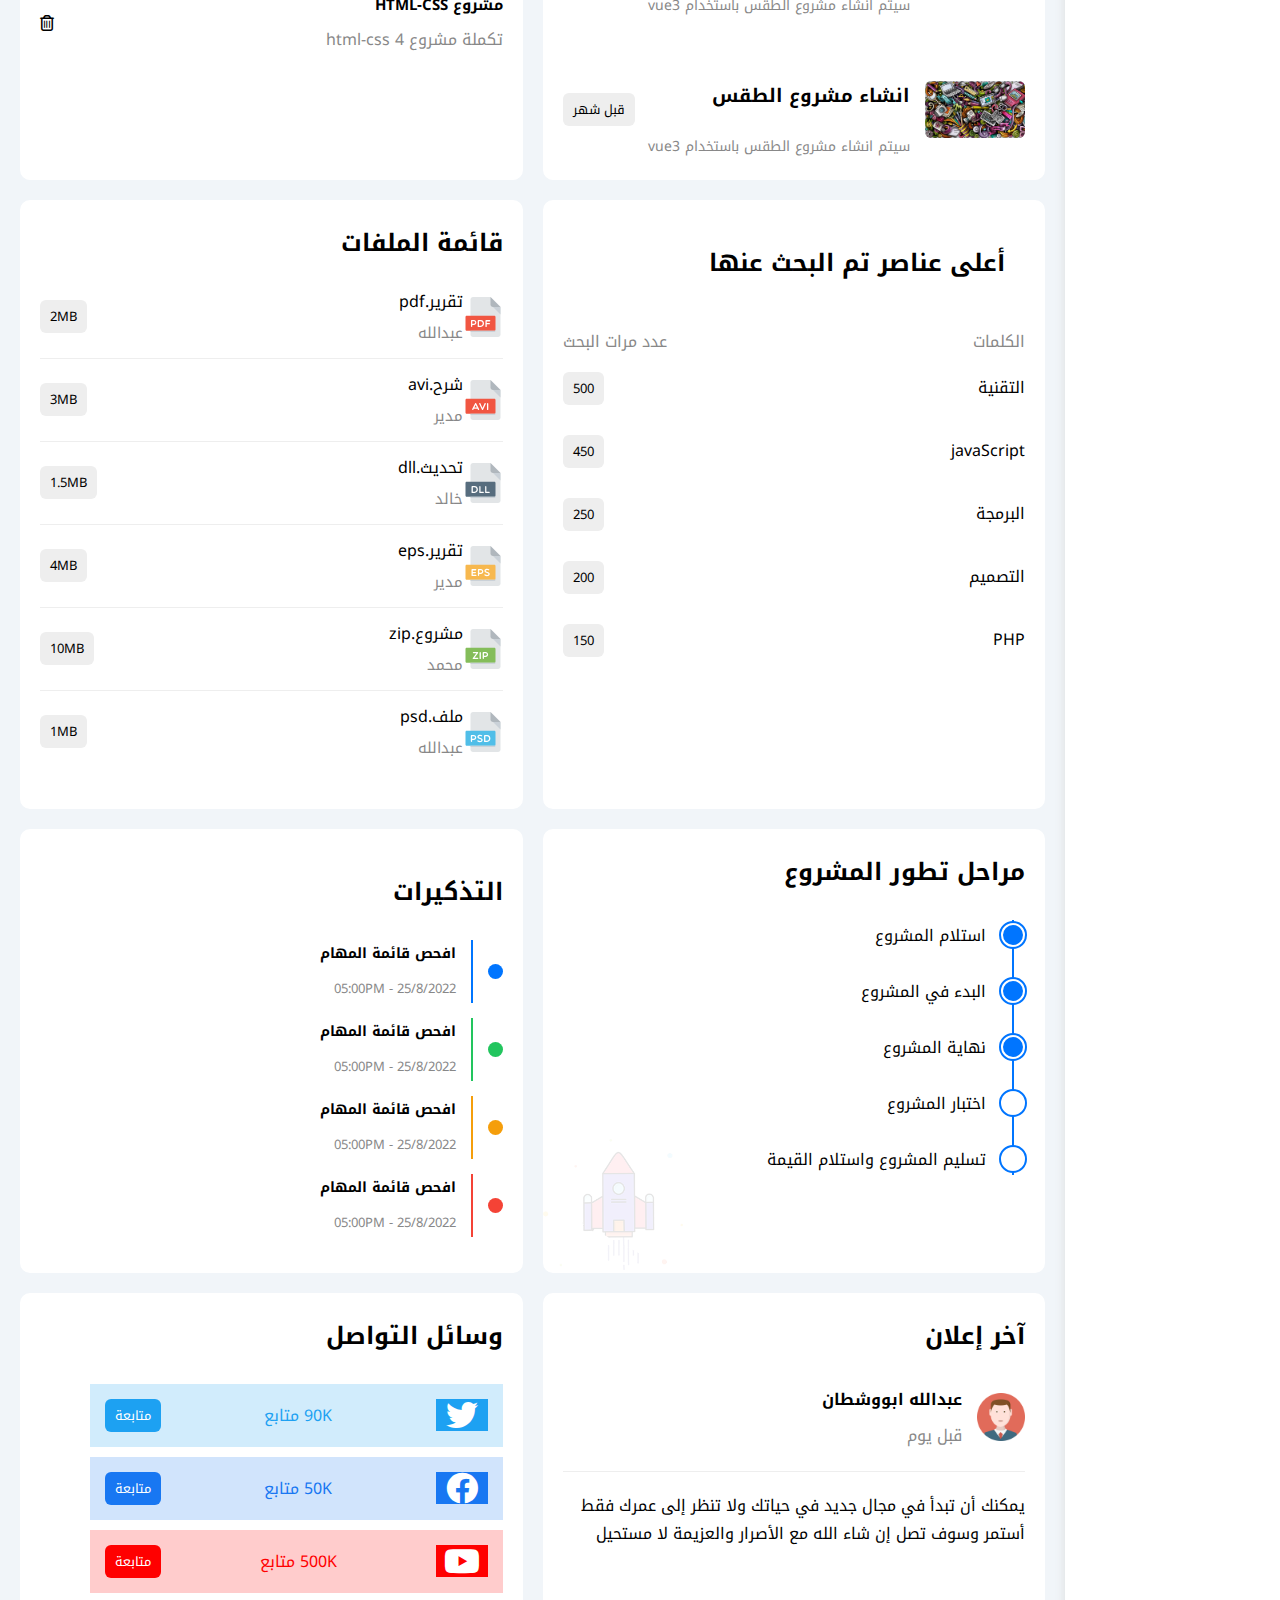
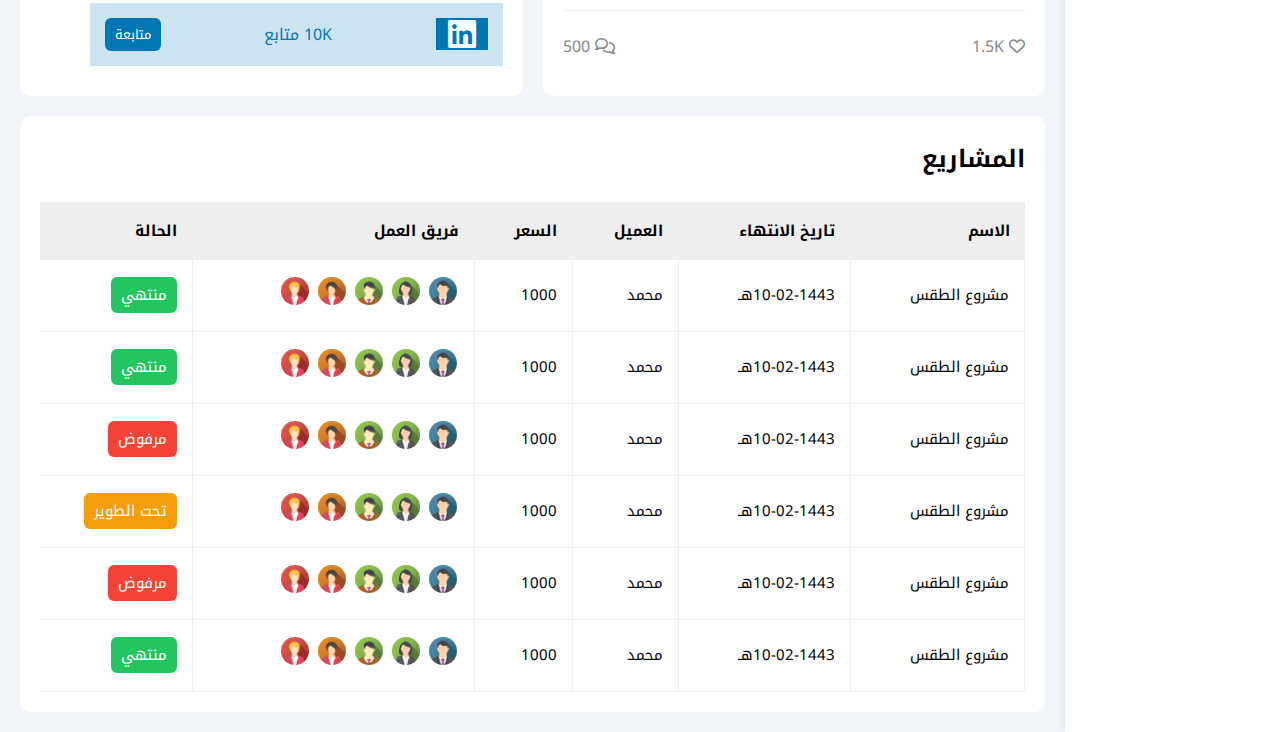
==== commit 7bedd31f: "updet" ====
--- a/index.html
+++ b/index.html
@@ -50,7 +50,7 @@
           <li>
             <a
               class="d-flex align-center fs-14 c-black rad-6 p-10"
-              href="index.html"
+              href="projects.html"
             >
               <i class="fa-solid fa-diagram-project fa-fw"></i>
               <span>المشاريع</span>
@@ -59,7 +59,7 @@
           <li>
             <a
               class="d-flex align-center fs-14 c-black rad-6 p-10"
-              href="index.html"
+              href="courses.html"
             >
               <i class="fa-regular fa-graduation-cap fa-fw"></i>
               <span>الدورات</span>
@@ -68,7 +68,7 @@
           <li>
             <a
               class="d-flex align-center fs-14 c-black rad-6 p-10"
-              href="index.html"
+              href="friends.html"
             >
               <i class="fa-regular fa-circle-user fa-fw"></i>
               <span>الأصدقاء</span>
@@ -77,7 +77,7 @@
           <li>
             <a
               class="d-flex align-center fs-14 c-black rad-6 p-10"
-              href="index.html"
+              href="files.html"
             >
               <i class="fa-regular fa-file fa-fw"></i>
               <span>الملفات</span>
@@ -86,7 +86,7 @@
           <li>
             <a
               class="d-flex align-center fs-14 c-black rad-6 p-10"
-              href="index.html"
+              href="plans.html"
             >
               <i class="fa-regular fa-credit-card fa-fw"></i>
               <span>الأشتراك</span>
@@ -358,7 +358,7 @@
           <!-- upload -->
           <div class="latest-upload p-20 bg-white rad-10">
             <h2 class="mt-0 mb-20">قائمة الملفات</h2>
-            <ul class="m-0">
+            <ul>
               <li class="betweem-flex pb-10 mb-10">
                 <div class="d-flex aling-center">
                   <img src="imgs/pdf.svg" alt="" />
@@ -444,7 +444,7 @@
           <!-- Reminders -->
           <div class="reminders p-20 bg-white rad-10 p-relative">
             <h2 class="mt0 mb-25">التذكيرات</h2>
-            <ul class="m-0">
+            <ul>
               <li class="d-flex aling-center mt-15">
                 <span class="key bg-blue ml-15 d-block rad-half"></span>
                 <div class="pr-15 blue">
--- a/css/framework.css
+++ b/css/framework.css
@@ -22,6 +22,9 @@
 .gap-20 {
     gap: 20px;
 }
+.p-absolute{
+    position: absolute;
+}
 .f-wrap{
     flex-wrap: wrap;
 }
@@ -34,6 +37,12 @@
     }
 }
 /* end box  */
+.w-100{
+    width: 100px;
+} 
+.h-100{
+    height: 100px;
+}
 .p-10 {
     padding: 10px;
 }
@@ -42,6 +51,9 @@
 }
 .p-20 {
     padding: 20px;
+}
+.pt-10{
+    padding-top: 10px;
 }
 .pt-15{
     padding-top: 15px;
@@ -206,6 +218,9 @@
 }
 .border-ccc{
     border: 1px solid #ccc;
+}
+.border-eee{
+    border: 1px solid #eee;
 }
 .rad-6 {
     border-radius: 6px;
